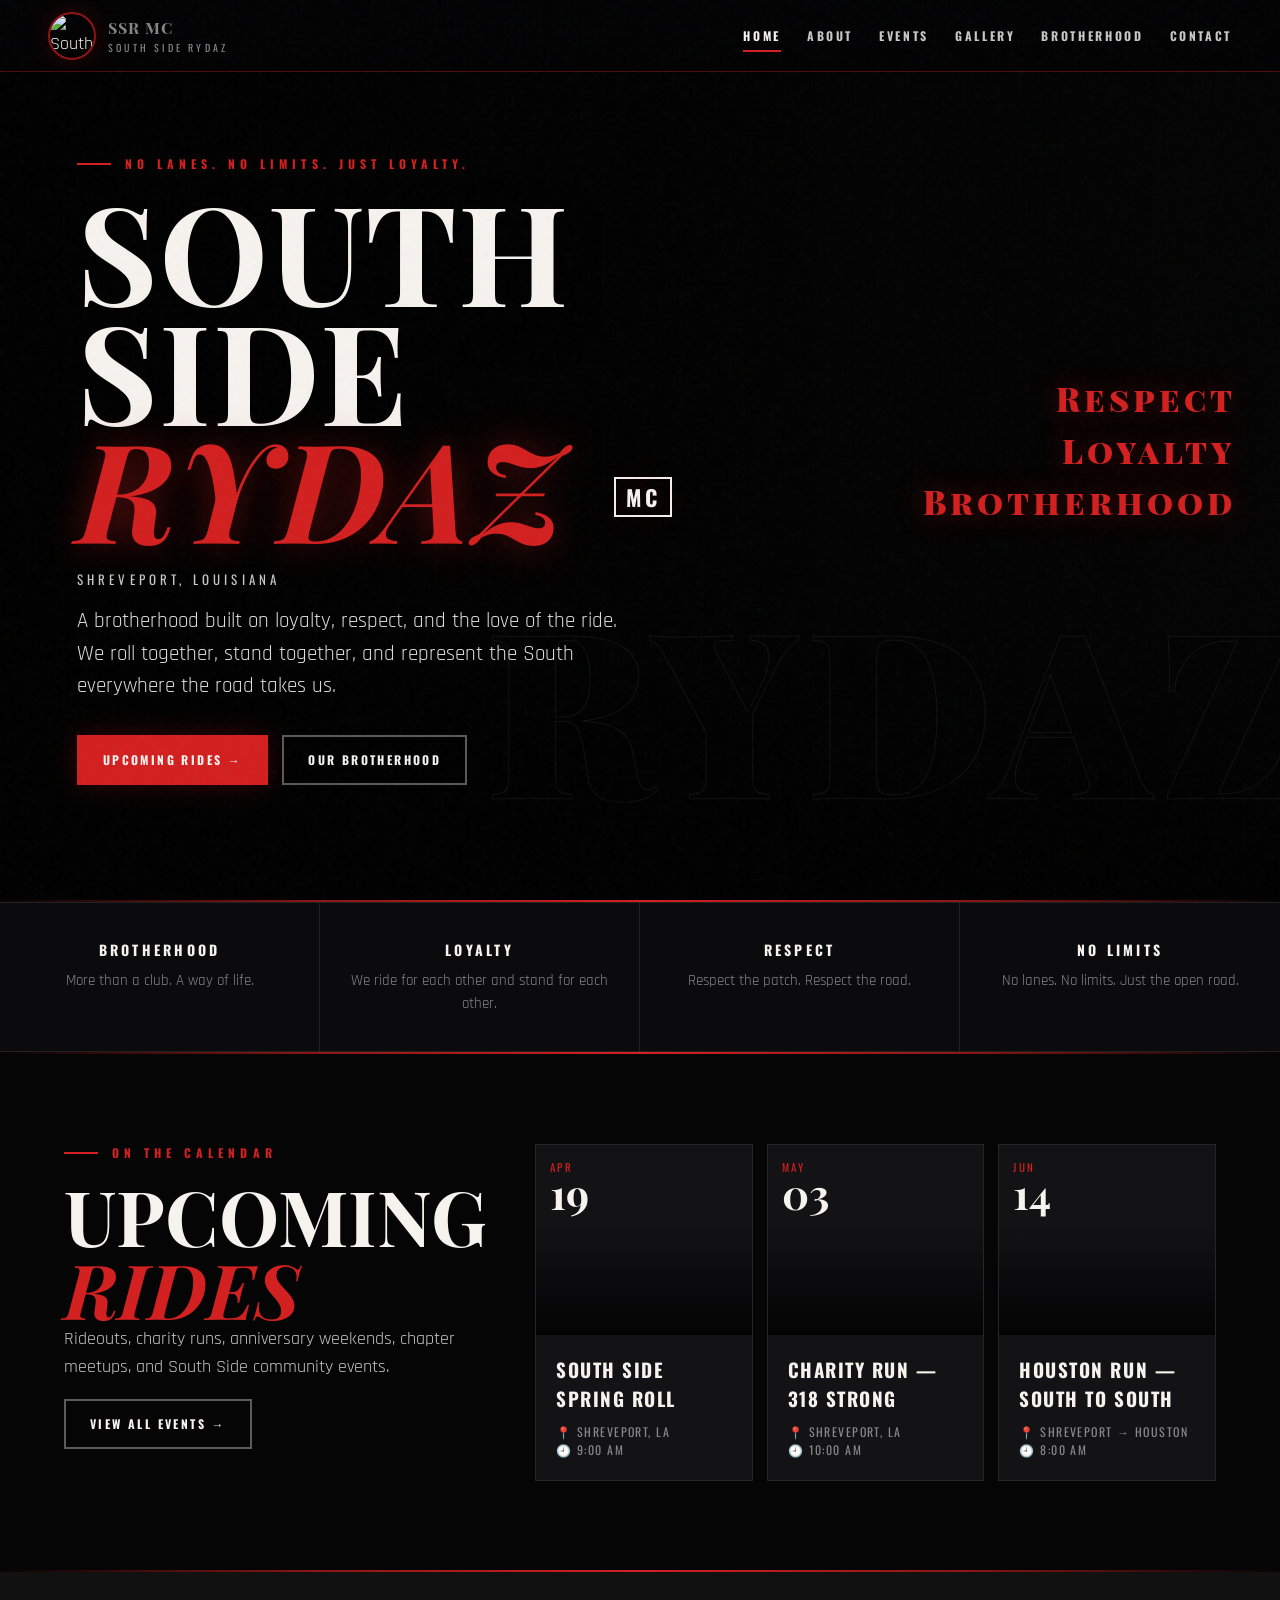
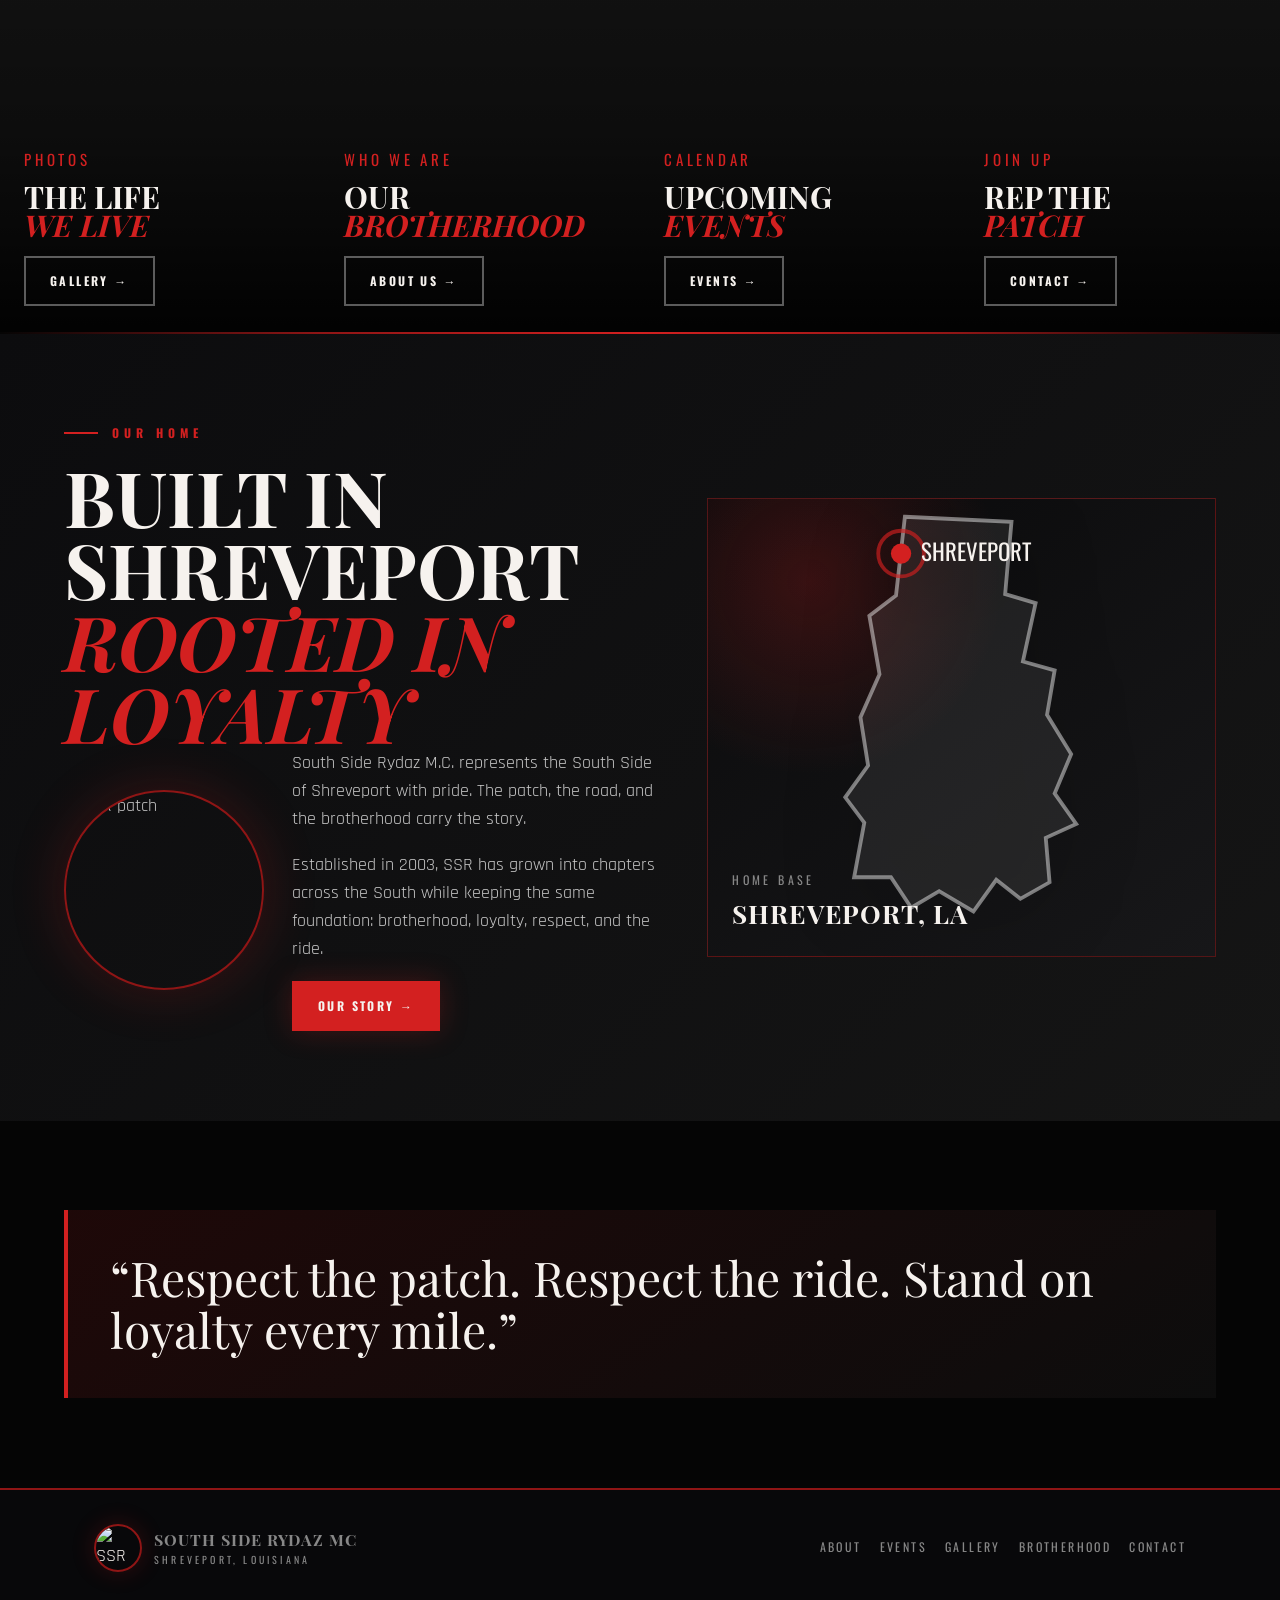
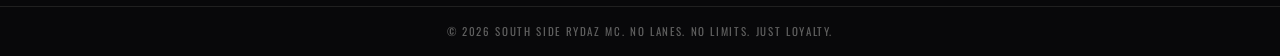
==== index.html @ da27af9d "Add files via upload" ====
<!DOCTYPE html><html lang="en"><head><meta charset="UTF-8"><meta name="viewport" content="width=device-width, initial-scale=1.0"><title>South Side Rydaz MC — Shreveport, Louisiana</title><meta name="description" content="South Side Rydaz MC — Shreveport, Louisiana motorcycle brotherhood built on loyalty, respect, and the love of the ride."><link rel="stylesheet" href="style.css"></head><body>
<nav class="site-nav"><a class="brand" href="index.html"><img src="images/patch.jpeg" alt="South Side Rydaz patch"><span><b>SSR MC</b><span>South Side Rydaz</span></span></a><button class="menu-toggle">MENU</button><ul class="nav-links"><li><a class="active" href="index.html">Home</a></li><li><a href="about.html">About</a></li><li><a href="events.html">Events</a></li><li><a href="gallery.html">Gallery</a></li><li><a href="brotherhood.html">Brotherhood</a></li><li><a href="contact.html">Contact</a></li></ul></nav>
<header class="hero"><div class="hero-content"><p class="eyebrow">No Lanes. No Limits. Just Loyalty.</p><h1>South Side <em>Rydaz <span class="mc-badge">MC</span></em></h1><p class="location">Shreveport, Louisiana</p><p class="lead">A brotherhood built on loyalty, respect, and the love of the ride. We roll together, stand together, and represent the South everywhere the road takes us.</p><div class="btn-row"><a class="btn red" href="events.html">Upcoming Rides →</a><a class="btn" href="brotherhood.html">Our Brotherhood</a></div></div><div class="vertical-words"><span>Respect</span><span>Loyalty</span><span>Brotherhood</span></div></header>
<div class="divider"></div>
<section class="values"><div class="value"><strong>Brotherhood</strong><p>More than a club. A way of life.</p></div><div class="value"><strong>Loyalty</strong><p>We ride for each other and stand for each other.</p></div><div class="value"><strong>Respect</strong><p>Respect the patch. Respect the road.</p></div><div class="value"><strong>No Limits</strong><p>No lanes. No limits. Just the open road.</p></div></section>
<div class="divider"></div>
<section class="section"><div class="section-inner split"><div><p class="eyebrow">On the Calendar</p><h2>Upcoming<br><em>Rides</em></h2><p>Rideouts, charity runs, anniversary weekends, chapter meetups, and South Side community events.</p><a class="btn" href="events.html">View All Events →</a></div><div class="cards"><a class="card" href="events.html"><div class="card-img" style="background-image:url('images/event-1.jpg')"><div class="date"><span>Apr</span><b>19</b></div></div><div class="card-body"><h3>South Side Spring Roll</h3><div class="meta">📍 Shreveport, LA<br>🕘 9:00 AM</div></div></a><a class="card" href="events.html"><div class="card-img" style="background-image:url('images/event-2.jpg')"><div class="date"><span>May</span><b>03</b></div></div><div class="card-body"><h3>Charity Run — 318 Strong</h3><div class="meta">📍 Shreveport, LA<br>🕘 10:00 AM</div></div></a><a class="card" href="events.html"><div class="card-img" style="background-image:url('images/event-3.jpg')"><div class="date"><span>Jun</span><b>14</b></div></div><div class="card-body"><h3>Houston Run — South to South</h3><div class="meta">📍 Shreveport → Houston<br>🕘 8:00 AM</div></div></a></div></div></section>
<div class="divider"></div>
<section class="panel-grid"><a class="panel" href="gallery.html" style="--img:url('images/panel-gallery.jpg')"><div class="panel-content"><small>Photos</small><h3>The Life <em>We Live</em></h3><span class="btn">Gallery →</span></div></a><a class="panel" href="about.html" style="--img:url('images/panel-brotherhood.jpg')"><div class="panel-content"><small>Who We Are</small><h3>Our <em>Brotherhood</em></h3><span class="btn">About Us →</span></div></a><a class="panel" href="events.html" style="--img:url('images/panel-events.jpg')"><div class="panel-content"><small>Calendar</small><h3>Upcoming <em>Events</em></h3><span class="btn">Events →</span></div></a><a class="panel" href="contact.html" style="--img:url('images/panel-merch.jpg')"><div class="panel-content"><small>Join Up</small><h3>Rep The <em>Patch</em></h3><span class="btn">Contact →</span></div></a></section>
<div class="divider"></div>
<section class="section alt"><div class="section-inner map-wrap"><div><p class="eyebrow">Our Home</p><h2>Built in Shreveport<br><em>Rooted in Loyalty</em></h2><div class="patch-feature"><img src="images/patch.jpeg" alt="SSR patch"><div><p>South Side Rydaz M.C. represents the South Side of Shreveport with pride. The patch, the road, and the brotherhood carry the story.</p><p>Established in 2003, SSR has grown into chapters across the South while keeping the same foundation: brotherhood, loyalty, respect, and the ride.</p><a class="btn red" href="about.html">Our Story →</a></div></div></div><div class="la-card" aria-label="Louisiana map with Shreveport marker"><svg viewBox="0 0 260 360" role="img"><path d="M85 14 L169 18 L164 75 L188 82 L178 128 L203 135 L197 170 L216 201 L203 232 L220 256 L196 267 L199 302 L176 315 L157 300 L139 325 L112 309 L90 322 L74 298 L45 298 L53 255 L38 235 L56 210 L50 172 L65 138 L57 92 L78 76 Z" fill="rgba(255,255,255,.08)" stroke="rgba(255,255,255,.45)" stroke-width="3"/><circle class="map-dot" cx="82" cy="43" r="8" fill="#d32020"/><circle cx="82" cy="43" r="18" fill="none" stroke="#d32020" stroke-width="3" opacity=".65"/><text x="98" y="49" fill="#f6f2ee" font-size="18" font-family="Oswald">SHREVEPORT</text></svg><div class="map-caption">Home Base <b>Shreveport, LA</b></div></div></div></section>
<section class="section"><div class="section-inner"><div class="quote">“Respect the patch. Respect the ride. Stand on loyalty every mile.”</div></div></section>
<footer><div class="footer-top"><a class="brand" href="index.html"><img src="images/patch.jpeg" alt="SSR patch"><span><b>South Side Rydaz MC</b><span>Shreveport, Louisiana</span></span></a><div class="footer-links"><a href="about.html">About</a><a href="events.html">Events</a><a href="gallery.html">Gallery</a><a href="brotherhood.html">Brotherhood</a><a href="contact.html">Contact</a></div></div><div class="footer-bottom">© 2026 South Side Rydaz MC. No Lanes. No Limits. Just Loyalty.</div></footer><script src="app.js"></script></body></html>
---- style.css ----
@import url('https://fonts.googleapis.com/css2?family=Oswald:wght@300;400;600;700&family=Playfair+Display:ital,wght@0,800;1,900&family=Playfair+Display+SC:wght@700;900&family=Rajdhani:wght@400;500;600;700&display=swap');
:root{--black:#050505;--dark:#0b0b0d;--panel:#131316;--panel2:#1d1d21;--red:#d32020;--red2:#8f1515;--white:#f6f2ee;--silver:#c7c7c7;--muted:#878787;--line:rgba(211,32,32,.35);--glass:rgba(10,10,12,.72)}
*{box-sizing:border-box}html{scroll-behavior:smooth}body{margin:0;background:var(--black);color:var(--silver);font-family:Rajdhani,system-ui,sans-serif;font-size:18px;line-height:1.55;overflow-x:hidden}body:before{content:"";position:fixed;inset:0;pointer-events:none;z-index:999;background-image:url("data:image/svg+xml,%3Csvg viewBox='0 0 160 160' xmlns='http://www.w3.org/2000/svg'%3E%3Cfilter id='n'%3E%3CfeTurbulence baseFrequency='.8' numOctaves='3' stitchTiles='stitch'/%3E%3C/filter%3E%3Crect width='100%25' height='100%25' filter='url(%23n)' opacity='.035'/%3E%3C/svg%3E")}.site-nav{position:fixed;top:0;left:0;right:0;height:72px;z-index:50;display:flex;align-items:center;justify-content:space-between;padding:0 clamp(18px,4vw,48px);background:linear-gradient(to bottom,rgba(3,3,4,.94),rgba(3,3,4,.74));backdrop-filter:blur(10px);border-bottom:1px solid var(--line)}.brand{display:flex;align-items:center;gap:12px;text-decoration:none;color:var(--white)}.brand img{width:48px;height:48px;border-radius:50%;object-fit:cover;border:2px solid var(--red2);box-shadow:0 0 24px rgba(211,32,32,.2)}.brand b{font-family:'Playfair Display SC',serif;font-size:16px;letter-spacing:.06em;display:block;line-height:1}.brand span{display:block;font-family:Oswald,sans-serif;font-size:10px;letter-spacing:.32em;text-transform:uppercase;color:var(--muted);margin-top:4px}.nav-links{display:flex;gap:26px;list-style:none;margin:0;padding:0}.nav-links a{font-family:Oswald,sans-serif;font-size:12px;font-weight:700;letter-spacing:.22em;text-transform:uppercase;color:var(--silver);text-decoration:none;position:relative}.nav-links a:after{content:"";position:absolute;left:0;bottom:-8px;width:0;height:2px;background:var(--red);transition:.25s}.nav-links a:hover,.nav-links a.active{color:var(--white)}.nav-links a:hover:after,.nav-links a.active:after{width:100%}.menu-toggle{display:none;color:#fff;background:transparent;border:1px solid rgba(255,255,255,.25);padding:8px 10px;font-family:Oswald;letter-spacing:.18em}.hero{min-height:100svh;position:relative;display:grid;align-items:center;overflow:hidden;padding:110px clamp(22px,6vw,80px) 70px}.hero:before{content:"";position:absolute;inset:0;background:linear-gradient(90deg,rgba(0,0,0,.9) 0%,rgba(0,0,0,.62) 48%,rgba(0,0,0,.22) 100%),linear-gradient(to top,rgba(0,0,0,.88),transparent 34%),url('images/hero-bg.jpg') center/cover no-repeat;transform:scale(1.02)}.hero:after{content:"RYDAZ";position:absolute;right:-2vw;bottom:2vh;font-family:'Playfair Display SC',serif;font-weight:900;font-size:clamp(76px,18vw,260px);letter-spacing:.03em;color:transparent;-webkit-text-stroke:1px rgba(255,255,255,.08);opacity:.8}.hero-content{position:relative;z-index:2;max-width:760px}.eyebrow{font-family:Oswald,sans-serif;font-size:12px;font-weight:700;letter-spacing:.42em;text-transform:uppercase;color:var(--red);display:flex;align-items:center;gap:14px;margin:0 0 18px}.eyebrow:before{content:"";width:34px;height:2px;background:var(--red)}h1,h2,h3,p{margin-top:0}.hero h1{font-family:'Playfair Display SC',serif;text-transform:uppercase;color:var(--white);font-size:clamp(54px,11vw,138px);line-height:.86;letter-spacing:.01em;margin:0 0 22px;text-shadow:0 16px 40px #000}.hero h1 em{display:block;font-family:'Playfair Display',serif;font-style:italic;color:var(--red);text-shadow:0 0 38px rgba(211,32,32,.45)}.mc-badge{font-family:Oswald,sans-serif;font-style:normal;font-size:clamp(15px,2vw,22px);border:2px solid var(--white);padding:2px 10px;margin-left:12px;vertical-align:middle;letter-spacing:.16em;position:relative;top:-12px;color:var(--white)}.location{font-family:Oswald,sans-serif;text-transform:uppercase;letter-spacing:.32em;font-size:13px;color:var(--silver);margin-bottom:16px}.lead{max-width:540px;font-size:21px;color:#ddd;margin-bottom:32px}.btn-row{display:flex;gap:14px;flex-wrap:wrap}.btn{display:inline-flex;align-items:center;gap:8px;padding:14px 24px;border:2px solid rgba(255,255,255,.35);text-decoration:none;text-transform:uppercase;letter-spacing:.2em;font-family:Oswald,sans-serif;font-weight:700;font-size:12px;color:var(--white);transition:.2s}.btn.red{background:var(--red);border-color:var(--red);box-shadow:0 0 28px rgba(211,32,32,.25)}.btn:hover{transform:translateY(-2px);border-color:var(--white)}.btn.red:hover{background:#e23232}.vertical-words{position:absolute;right:44px;top:50%;z-index:2;transform:translateY(-50%);text-align:right}.vertical-words span{display:block;font-family:'Playfair Display SC',serif;color:var(--red);font-size:clamp(18px,2.6vw,34px);font-weight:900;letter-spacing:.12em;line-height:1.55;text-shadow:0 0 30px rgba(211,32,32,.45)}.divider{height:2px;background:linear-gradient(90deg,transparent,var(--red2),var(--red),var(--red2),transparent)}.section{position:relative;padding:clamp(58px,7vw,96px) clamp(22px,5vw,64px);background:var(--black)}.section.alt{background:linear-gradient(135deg,#0c0c0e,#151515)}.section-inner{max-width:1220px;margin:0 auto}.section-head{display:flex;align-items:end;justify-content:space-between;gap:28px;margin-bottom:34px}.section h2{font-family:'Playfair Display SC',serif;color:var(--white);font-size:clamp(34px,6vw,76px);line-height:.95;text-transform:uppercase;margin:0}.section h2 em{font-family:'Playfair Display',serif;font-style:italic;color:var(--red)}.values{display:grid;grid-template-columns:repeat(4,1fr);background:var(--dark);border-top:1px solid #222;border-bottom:1px solid #222}.value{padding:36px 26px;text-align:center;border-right:1px solid #222}.value:last-child{border-right:0}.value strong{display:block;font-family:Oswald,sans-serif;color:var(--white);letter-spacing:.23em;text-transform:uppercase;font-size:14px;margin-bottom:8px}.value p{font-size:15px;color:var(--muted);margin:0}.split{display:grid;grid-template-columns:.76fr 1.24fr;gap:48px;align-items:start}.cards{display:grid;grid-template-columns:repeat(3,1fr);gap:14px}.card{display:block;text-decoration:none;color:inherit;background:var(--panel);overflow:hidden;border:1px solid rgba(255,255,255,.08);transition:.25s}.card:hover{transform:translateY(-5px);border-color:var(--line)}.card-img{height:190px;background:center/cover no-repeat;position:relative}.card-img:after{content:"";position:absolute;inset:0;background:linear-gradient(to top,rgba(0,0,0,.82),transparent 60%)}.date{position:absolute;z-index:2;left:14px;top:14px;font-family:Oswald,sans-serif;text-transform:uppercase}.date span{display:block;color:var(--red);letter-spacing:.22em;font-size:11px}.date b{display:block;color:var(--white);font-family:'Playfair Display SC',serif;font-size:42px;line-height:.85}.card-body{padding:20px}.card h3{font-family:Oswald,sans-serif;color:var(--white);text-transform:uppercase;letter-spacing:.08em;font-size:19px;margin-bottom:9px}.meta{font-family:Oswald,sans-serif;font-size:12px;letter-spacing:.12em;text-transform:uppercase;color:var(--muted)}.panel-grid{display:grid;grid-template-columns:repeat(4,1fr);min-height:360px}.panel{position:relative;min-height:360px;overflow:hidden;text-decoration:none;color:inherit;background:#111}.panel:before{content:"";position:absolute;inset:0;background:var(--img) center/cover no-repeat;transition:.5s}.panel:after{content:"";position:absolute;inset:0;background:linear-gradient(to top,rgba(0,0,0,.9),rgba(0,0,0,.25) 55%,transparent)}.panel:hover:before{transform:scale(1.08)}.panel-content{position:absolute;z-index:2;left:24px;right:20px;bottom:26px}.panel small{font-family:Oswald;color:var(--red);letter-spacing:.25em;text-transform:uppercase}.panel h3{font-family:'Playfair Display SC';font-size:30px;line-height:.95;color:var(--white);text-transform:uppercase;margin:8px 0 16px}.panel h3 em{display:block;font-family:'Playfair Display';font-style:italic;color:var(--red)}.map-wrap{display:grid;grid-template-columns:1.05fr .9fr;gap:50px;align-items:center}.patch-feature{display:grid;grid-template-columns:200px 1fr;gap:28px;align-items:center}.patch-feature img{width:200px;height:200px;object-fit:cover;border-radius:50%;border:2px solid var(--red2);box-shadow:0 0 54px rgba(211,32,32,.22)}.la-card{position:relative;min-height:360px;border:1px solid var(--line);background:radial-gradient(circle at 20% 18%,rgba(211,32,32,.22),transparent 35%),linear-gradient(145deg,#0b0b0c,#171719);display:grid;place-items:center;overflow:hidden}.la-card svg{width:min(72%,330px);filter:drop-shadow(0 18px 34px #000)}.map-dot{animation:pulse 1.8s infinite}@keyframes pulse{0%,100%{opacity:1}50%{opacity:.45}}.map-caption{position:absolute;left:24px;bottom:22px;font-family:Oswald;text-transform:uppercase;letter-spacing:.28em;color:var(--muted);font-size:12px}.map-caption b{display:block;color:var(--white);font-family:'Playfair Display SC';font-size:26px;letter-spacing:.04em;margin-top:4px}.quote{padding:42px;background:linear-gradient(145deg,rgba(211,32,32,.12),rgba(255,255,255,.03));border-left:4px solid var(--red);font-family:'Playfair Display';font-size:clamp(28px,4vw,48px);line-height:1.08;color:var(--white)}.gallery-strip{display:grid;grid-template-columns:1.25fr .9fr .9fr;gap:14px}.gallery-strip div{min-height:260px;background:center/cover no-repeat;border:1px solid rgba(255,255,255,.08)}footer{background:#08080a;border-top:2px solid var(--red2)}.footer-top{max-width:1220px;margin:0 auto;padding:34px clamp(22px,5vw,64px);display:flex;align-items:center;justify-content:space-between;gap:24px}.footer-links{display:flex;gap:18px;flex-wrap:wrap}.footer-links a{font-family:Oswald;font-size:12px;text-transform:uppercase;letter-spacing:.2em;color:var(--muted);text-decoration:none}.footer-bottom{border-top:1px solid #202020;padding:16px 22px;text-align:center;color:#606060;font-family:Oswald;font-size:11px;letter-spacing:.15em;text-transform:uppercase}.page-hero{padding:130px clamp(22px,5vw,64px) 70px;background:linear-gradient(90deg,rgba(0,0,0,.9),rgba(0,0,0,.55)),url('images/hero-bg.jpg') center/cover no-repeat;border-bottom:1px solid var(--line)}.page-hero .section-inner{position:relative}.page-hero h1{font-family:'Playfair Display SC';font-size:clamp(46px,8vw,100px);line-height:.9;color:var(--white);text-transform:uppercase;margin:0}.page-hero h1 em{font-family:'Playfair Display';font-style:italic;color:var(--red)}.simple-grid{display:grid;grid-template-columns:repeat(3,1fr);gap:18px}.info-box{background:var(--panel);border:1px solid rgba(255,255,255,.08);padding:26px}.info-box h3{font-family:Oswald;color:var(--white);text-transform:uppercase;letter-spacing:.14em}.contact-card{max-width:720px;background:var(--panel);border:1px solid var(--line);padding:32px}.contact-card input,.contact-card textarea{width:100%;background:#09090a;border:1px solid #2b2b2b;color:#fff;padding:14px;margin-bottom:12px;font:inherit}.contact-card textarea{min-height:140px}.contact-card button{cursor:pointer}@media (max-width:980px){.nav-links{display:none;position:absolute;top:72px;left:0;right:0;background:#08080a;border-bottom:1px solid var(--line);padding:18px 24px;flex-direction:column}.nav-links.open{display:flex}.menu-toggle{display:block}.vertical-words{display:none}.values{grid-template-columns:repeat(2,1fr)}.value:nth-child(2){border-right:0}.split,.map-wrap,.patch-feature{grid-template-columns:1fr}.cards,.simple-grid{grid-template-columns:1fr}.panel-grid{grid-template-columns:repeat(2,1fr)}.section-head{display:block}.section-head .btn{margin-top:20px}.gallery-strip{grid-template-columns:1fr}.footer-top{flex-direction:column;text-align:center}.footer-links{justify-content:center}}@media (max-width:620px){body{font-size:17px}.site-nav{height:66px}.brand img{width:42px;height:42px}.brand span{display:none}.hero{padding-top:96px;min-height:92svh}.hero:before{background:linear-gradient(to bottom,rgba(0,0,0,.54),rgba(0,0,0,.92) 58%,rgba(0,0,0,.98)),url('images/hero-bg.jpg') center top/cover no-repeat}.hero h1{font-size:clamp(48px,17vw,78px)}.mc-badge{top:-7px;font-size:13px}.lead{font-size:18px}.btn{width:100%;justify-content:center}.values{grid-template-columns:1fr}.value{border-right:0;border-bottom:1px solid #222}.panel-grid{grid-template-columns:1fr}.panel{min-height:285px}.patch-feature img{width:170px;height:170px;margin:auto}.footer-links{gap:12px}.nav-links{top:66px}.gallery-strip div{min-height:220px}}
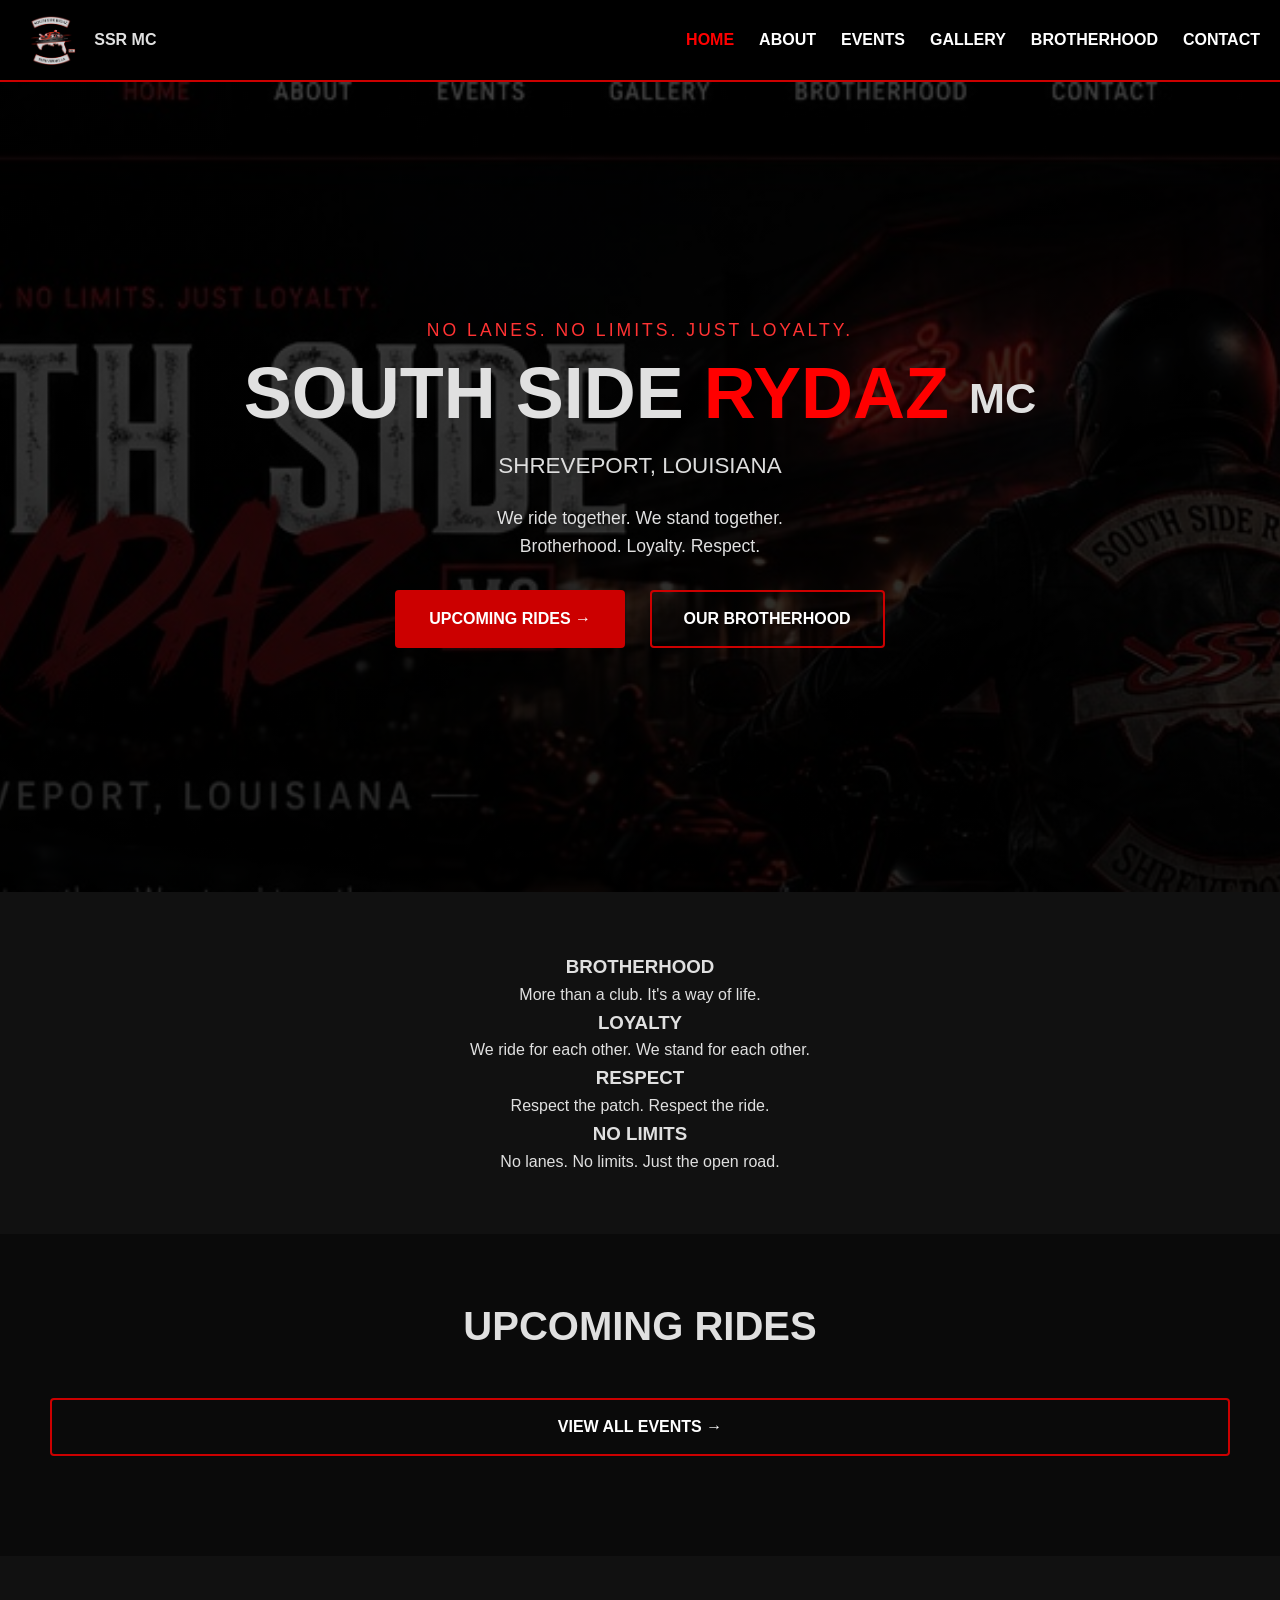
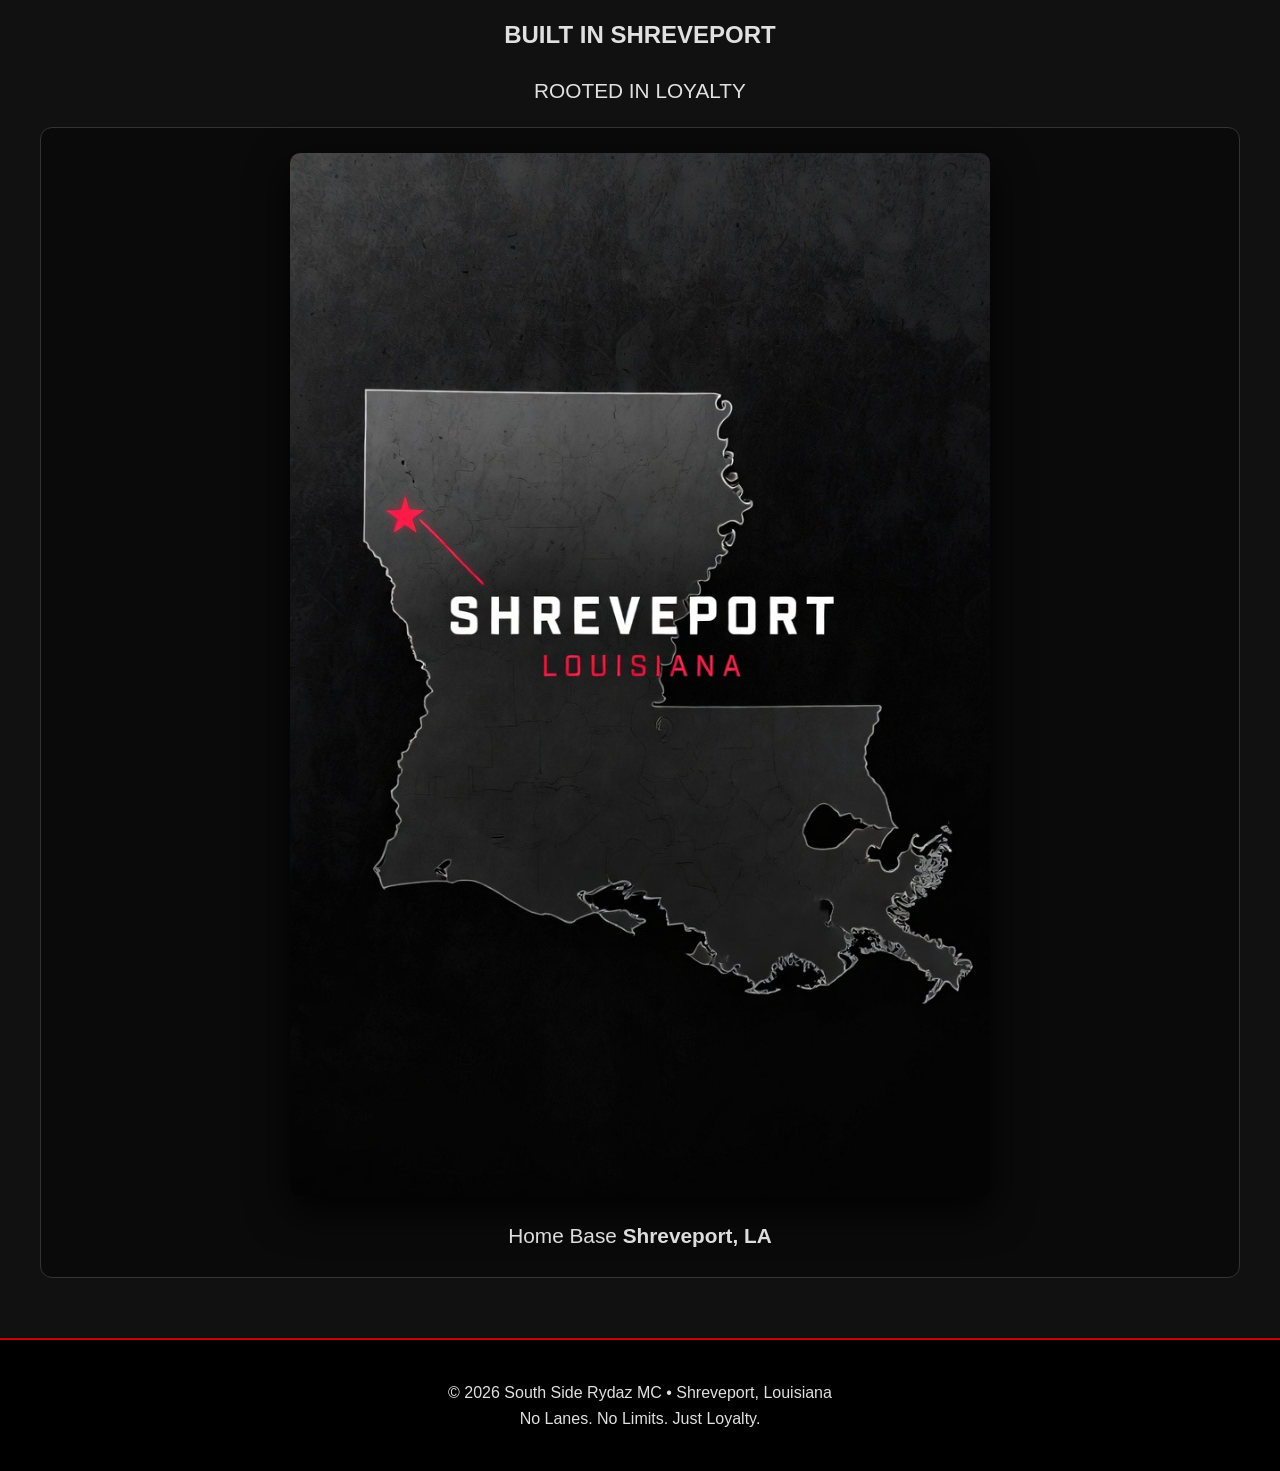
==== commit b28bd779: "Revise index.html structure and content Updated the structure and content of the index.html file, in" ====
--- a/index.html
+++ b/index.html
@@ -1,13 +1,95 @@
-<!DOCTYPE html><html lang="en"><head><meta charset="UTF-8"><meta name="viewport" content="width=device-width, initial-scale=1.0"><title>South Side Rydaz MC — Shreveport, Louisiana</title><meta name="description" content="South Side Rydaz MC — Shreveport, Louisiana motorcycle brotherhood built on loyalty, respect, and the love of the ride."><link rel="stylesheet" href="style.css"></head><body>
-<nav class="site-nav"><a class="brand" href="index.html"><img src="images/patch.jpeg" alt="South Side Rydaz patch"><span><b>SSR MC</b><span>South Side Rydaz</span></span></a><button class="menu-toggle">MENU</button><ul class="nav-links"><li><a class="active" href="index.html">Home</a></li><li><a href="about.html">About</a></li><li><a href="events.html">Events</a></li><li><a href="gallery.html">Gallery</a></li><li><a href="brotherhood.html">Brotherhood</a></li><li><a href="contact.html">Contact</a></li></ul></nav>
-<header class="hero"><div class="hero-content"><p class="eyebrow">No Lanes. No Limits. Just Loyalty.</p><h1>South Side <em>Rydaz <span class="mc-badge">MC</span></em></h1><p class="location">Shreveport, Louisiana</p><p class="lead">A brotherhood built on loyalty, respect, and the love of the ride. We roll together, stand together, and represent the South everywhere the road takes us.</p><div class="btn-row"><a class="btn red" href="events.html">Upcoming Rides →</a><a class="btn" href="brotherhood.html">Our Brotherhood</a></div></div><div class="vertical-words"><span>Respect</span><span>Loyalty</span><span>Brotherhood</span></div></header>
-<div class="divider"></div>
-<section class="values"><div class="value"><strong>Brotherhood</strong><p>More than a club. A way of life.</p></div><div class="value"><strong>Loyalty</strong><p>We ride for each other and stand for each other.</p></div><div class="value"><strong>Respect</strong><p>Respect the patch. Respect the road.</p></div><div class="value"><strong>No Limits</strong><p>No lanes. No limits. Just the open road.</p></div></section>
-<div class="divider"></div>
-<section class="section"><div class="section-inner split"><div><p class="eyebrow">On the Calendar</p><h2>Upcoming<br><em>Rides</em></h2><p>Rideouts, charity runs, anniversary weekends, chapter meetups, and South Side community events.</p><a class="btn" href="events.html">View All Events →</a></div><div class="cards"><a class="card" href="events.html"><div class="card-img" style="background-image:url('images/event-1.jpg')"><div class="date"><span>Apr</span><b>19</b></div></div><div class="card-body"><h3>South Side Spring Roll</h3><div class="meta">📍 Shreveport, LA<br>🕘 9:00 AM</div></div></a><a class="card" href="events.html"><div class="card-img" style="background-image:url('images/event-2.jpg')"><div class="date"><span>May</span><b>03</b></div></div><div class="card-body"><h3>Charity Run — 318 Strong</h3><div class="meta">📍 Shreveport, LA<br>🕘 10:00 AM</div></div></a><a class="card" href="events.html"><div class="card-img" style="background-image:url('images/event-3.jpg')"><div class="date"><span>Jun</span><b>14</b></div></div><div class="card-body"><h3>Houston Run — South to South</h3><div class="meta">📍 Shreveport → Houston<br>🕘 8:00 AM</div></div></a></div></div></section>
-<div class="divider"></div>
-<section class="panel-grid"><a class="panel" href="gallery.html" style="--img:url('images/panel-gallery.jpg')"><div class="panel-content"><small>Photos</small><h3>The Life <em>We Live</em></h3><span class="btn">Gallery →</span></div></a><a class="panel" href="about.html" style="--img:url('images/panel-brotherhood.jpg')"><div class="panel-content"><small>Who We Are</small><h3>Our <em>Brotherhood</em></h3><span class="btn">About Us →</span></div></a><a class="panel" href="events.html" style="--img:url('images/panel-events.jpg')"><div class="panel-content"><small>Calendar</small><h3>Upcoming <em>Events</em></h3><span class="btn">Events →</span></div></a><a class="panel" href="contact.html" style="--img:url('images/panel-merch.jpg')"><div class="panel-content"><small>Join Up</small><h3>Rep The <em>Patch</em></h3><span class="btn">Contact →</span></div></a></section>
-<div class="divider"></div>
-<section class="section alt"><div class="section-inner map-wrap"><div><p class="eyebrow">Our Home</p><h2>Built in Shreveport<br><em>Rooted in Loyalty</em></h2><div class="patch-feature"><img src="images/patch.jpeg" alt="SSR patch"><div><p>South Side Rydaz M.C. represents the South Side of Shreveport with pride. The patch, the road, and the brotherhood carry the story.</p><p>Established in 2003, SSR has grown into chapters across the South while keeping the same foundation: brotherhood, loyalty, respect, and the ride.</p><a class="btn red" href="about.html">Our Story →</a></div></div></div><div class="la-card" aria-label="Louisiana map with Shreveport marker"><svg viewBox="0 0 260 360" role="img"><path d="M85 14 L169 18 L164 75 L188 82 L178 128 L203 135 L197 170 L216 201 L203 232 L220 256 L196 267 L199 302 L176 315 L157 300 L139 325 L112 309 L90 322 L74 298 L45 298 L53 255 L38 235 L56 210 L50 172 L65 138 L57 92 L78 76 Z" fill="rgba(255,255,255,.08)" stroke="rgba(255,255,255,.45)" stroke-width="3"/><circle class="map-dot" cx="82" cy="43" r="8" fill="#d32020"/><circle cx="82" cy="43" r="18" fill="none" stroke="#d32020" stroke-width="3" opacity=".65"/><text x="98" y="49" fill="#f6f2ee" font-size="18" font-family="Oswald">SHREVEPORT</text></svg><div class="map-caption">Home Base <b>Shreveport, LA</b></div></div></div></section>
-<section class="section"><div class="section-inner"><div class="quote">“Respect the patch. Respect the ride. Stand on loyalty every mile.”</div></div></section>
-<footer><div class="footer-top"><a class="brand" href="index.html"><img src="images/patch.jpeg" alt="SSR patch"><span><b>South Side Rydaz MC</b><span>Shreveport, Louisiana</span></span></a><div class="footer-links"><a href="about.html">About</a><a href="events.html">Events</a><a href="gallery.html">Gallery</a><a href="brotherhood.html">Brotherhood</a><a href="contact.html">Contact</a></div></div><div class="footer-bottom">© 2026 South Side Rydaz MC. No Lanes. No Limits. Just Loyalty.</div></footer><script src="app.js"></script></body></html>
+<!DOCTYPE html>
+<html lang="en">
+<head>
+    <meta charset="UTF-8">
+    <meta name="viewport" content="width=device-width, initial-scale=1.0">
+    <title>South Side Rydaz MC | Shreveport, LA</title>
+    <meta name="description" content="South Side Rydaz MC - No Lanes. No Limits. Just Loyalty. Shreveport, Louisiana Motorcycle Club.">
+    <link rel="stylesheet" href="style.css">
+</head>
+<body>
+
+    <!-- NAV -->
+    <nav class="site-nav">
+        <a class="brand" href="index.html">
+            <img src="patch.jpeg" alt="South Side Rydaz MC">
+            <span>SSR MC</span>
+        </a>
+        <ul class="nav-links">
+            <li><a class="active" href="index.html">HOME</a></li>
+            <li><a href="about.html">ABOUT</a></li>
+            <li><a href="events.html">EVENTS</a></li>
+            <li><a href="gallery.html">GALLERY</a></li>
+            <li><a href="brotherhood.html">BROTHERHOOD</a></li>
+            <li><a href="contact.html">CONTACT</a></li>
+        </ul>
+    </nav>
+
+    <!-- HERO -->
+    <header class="hero">
+        <div class="hero-content">
+            <p class="eyebrow">NO LANES. NO LIMITS. JUST LOYALTY.</p>
+            <h1>SOUTH SIDE <span style="color:#ff0000;">RYDAZ</span> <span style="font-size:0.6em; vertical-align:middle;">MC</span></h1>
+            <p class="location">SHREVEPORT, LOUISIANA</p>
+            <p style="max-width:700px; margin:20px auto; font-size:1.1rem;">
+                We ride together. We stand together.<br>
+                Brotherhood. Loyalty. Respect.
+            </p>
+            <div>
+                <a href="events.html" class="btn red">UPCOMING RIDES →</a>
+                <a href="brotherhood.html" class="btn">OUR BROTHERHOOD</a>
+            </div>
+        </div>
+    </header>
+
+    <!-- VALUES -->
+    <section class="values">
+        <div class="section-inner">
+            <div class="value">
+                <h3>BROTHERHOOD</h3>
+                <p>More than a club. It's a way of life.</p>
+            </div>
+            <div class="value">
+                <h3>LOYALTY</h3>
+                <p>We ride for each other. We stand for each other.</p>
+            </div>
+            <div class="value">
+                <h3>RESPECT</h3>
+                <p>Respect the patch. Respect the ride.</p>
+            </div>
+            <div class="value">
+                <h3>NO LIMITS</h3>
+                <p>No lanes. No limits. Just the open road.</p>
+            </div>
+        </div>
+    </section>
+
+    <!-- UPCOMING RIDES -->
+    <section class="section">
+        <div class="section-inner">
+            <h2 style="text-align:center; margin-bottom:40px; font-size:2.5rem;">UPCOMING RIDES</h2>
+            <a href="events.html" class="btn" style="display:block; text-align:center; margin-bottom:40px;">VIEW ALL EVENTS →</a>
+        </div>
+    </section>
+
+    <!-- HOME BASE -->
+    <section class="section" style="background:#111;">
+        <div class="section-inner" style="text-align:center;">
+            <h2>BUILT IN SHREVEPORT</h2>
+            <p style="font-size:1.3rem; margin:20px 0;">ROOTED IN LOYALTY</p>
+            
+            <div class="la-card">
+                <img src="IMG_7775.jpeg" alt="Shreveport Louisiana Map">
+                <div class="map-caption">Home Base <b>Shreveport, LA</b></div>
+            </div>
+        </div>
+    </section>
+
+    <footer style="background:#000; padding:40px 20px; text-align:center;">
+        <p>&copy; 2026 South Side Rydaz MC • Shreveport, Louisiana</p>
+        <p>No Lanes. No Limits. Just Loyalty.</p>
+    </footer>
+
+    <script src="app.js"></script>
+</body>
+</html>
--- a/style.css
+++ b/style.css
@@ -1,3 +1,187 @@
-@import url('https://fonts.googleapis.com/css2?family=Oswald:wght@300;400;600;700&family=Playfair+Display:ital,wght@0,800;1,900&family=Playfair+Display+SC:wght@700;900&family=Rajdhani:wght@400;500;600;700&display=swap');
-:root{--black:#050505;--dark:#0b0b0d;--panel:#131316;--panel2:#1d1d21;--red:#d32020;--red2:#8f1515;--white:#f6f2ee;--silver:#c7c7c7;--muted:#878787;--line:rgba(211,32,32,.35);--glass:rgba(10,10,12,.72)}
-*{box-sizing:border-box}html{scroll-behavior:smooth}body{margin:0;background:var(--black);color:var(--silver);font-family:Rajdhani,system-ui,sans-serif;font-size:18px;line-height:1.55;overflow-x:hidden}body:before{content:"";position:fixed;inset:0;pointer-events:none;z-index:999;background-image:url("data:image/svg+xml,%3Csvg viewBox='0 0 160 160' xmlns='http://www.w3.org/2000/svg'%3E%3Cfilter id='n'%3E%3CfeTurbulence baseFrequency='.8' numOctaves='3' stitchTiles='stitch'/%3E%3C/filter%3E%3Crect width='100%25' height='100%25' filter='url(%23n)' opacity='.035'/%3E%3C/svg%3E")}.site-nav{position:fixed;top:0;left:0;right:0;height:72px;z-index:50;display:flex;align-items:center;justify-content:space-between;padding:0 clamp(18px,4vw,48px);background:linear-gradient(to bottom,rgba(3,3,4,.94),rgba(3,3,4,.74));backdrop-filter:blur(10px);border-bottom:1px solid var(--line)}.brand{display:flex;align-items:center;gap:12px;text-decoration:none;color:var(--white)}.brand img{width:48px;height:48px;border-radius:50%;object-fit:cover;border:2px solid var(--red2);box-shadow:0 0 24px rgba(211,32,32,.2)}.brand b{font-family:'Playfair Display SC',serif;font-size:16px;letter-spacing:.06em;display:block;line-height:1}.brand span{display:block;font-family:Oswald,sans-serif;font-size:10px;letter-spacing:.32em;text-transform:uppercase;color:var(--muted);margin-top:4px}.nav-links{display:flex;gap:26px;list-style:none;margin:0;padding:0}.nav-links a{font-family:Oswald,sans-serif;font-size:12px;font-weight:700;letter-spacing:.22em;text-transform:uppercase;color:var(--silver);text-decoration:none;position:relative}.nav-links a:after{content:"";position:absolute;left:0;bottom:-8px;width:0;height:2px;background:var(--red);transition:.25s}.nav-links a:hover,.nav-links a.active{color:var(--white)}.nav-links a:hover:after,.nav-links a.active:after{width:100%}.menu-toggle{display:none;color:#fff;background:transparent;border:1px solid rgba(255,255,255,.25);padding:8px 10px;font-family:Oswald;letter-spacing:.18em}.hero{min-height:100svh;position:relative;display:grid;align-items:center;overflow:hidden;padding:110px clamp(22px,6vw,80px) 70px}.hero:before{content:"";position:absolute;inset:0;background:linear-gradient(90deg,rgba(0,0,0,.9) 0%,rgba(0,0,0,.62) 48%,rgba(0,0,0,.22) 100%),linear-gradient(to top,rgba(0,0,0,.88),transparent 34%),url('images/hero-bg.jpg') center/cover no-repeat;transform:scale(1.02)}.hero:after{content:"RYDAZ";position:absolute;right:-2vw;bottom:2vh;font-family:'Playfair Display SC',serif;font-weight:900;font-size:clamp(76px,18vw,260px);letter-spacing:.03em;color:transparent;-webkit-text-stroke:1px rgba(255,255,255,.08);opacity:.8}.hero-content{position:relative;z-index:2;max-width:760px}.eyebrow{font-family:Oswald,sans-serif;font-size:12px;font-weight:700;letter-spacing:.42em;text-transform:uppercase;color:var(--red);display:flex;align-items:center;gap:14px;margin:0 0 18px}.eyebrow:before{content:"";width:34px;height:2px;background:var(--red)}h1,h2,h3,p{margin-top:0}.hero h1{font-family:'Playfair Display SC',serif;text-transform:uppercase;color:var(--white);font-size:clamp(54px,11vw,138px);line-height:.86;letter-spacing:.01em;margin:0 0 22px;text-shadow:0 16px 40px #000}.hero h1 em{display:block;font-family:'Playfair Display',serif;font-style:italic;color:var(--red);text-shadow:0 0 38px rgba(211,32,32,.45)}.mc-badge{font-family:Oswald,sans-serif;font-style:normal;font-size:clamp(15px,2vw,22px);border:2px solid var(--white);padding:2px 10px;margin-left:12px;vertical-align:middle;letter-spacing:.16em;position:relative;top:-12px;color:var(--white)}.location{font-family:Oswald,sans-serif;text-transform:uppercase;letter-spacing:.32em;font-size:13px;color:var(--silver);margin-bottom:16px}.lead{max-width:540px;font-size:21px;color:#ddd;margin-bottom:32px}.btn-row{display:flex;gap:14px;flex-wrap:wrap}.btn{display:inline-flex;align-items:center;gap:8px;padding:14px 24px;border:2px solid rgba(255,255,255,.35);text-decoration:none;text-transform:uppercase;letter-spacing:.2em;font-family:Oswald,sans-serif;font-weight:700;font-size:12px;color:var(--white);transition:.2s}.btn.red{background:var(--red);border-color:var(--red);box-shadow:0 0 28px rgba(211,32,32,.25)}.btn:hover{transform:translateY(-2px);border-color:var(--white)}.btn.red:hover{background:#e23232}.vertical-words{position:absolute;right:44px;top:50%;z-index:2;transform:translateY(-50%);text-align:right}.vertical-words span{display:block;font-family:'Playfair Display SC',serif;color:var(--red);font-size:clamp(18px,2.6vw,34px);font-weight:900;letter-spacing:.12em;line-height:1.55;text-shadow:0 0 30px rgba(211,32,32,.45)}.divider{height:2px;background:linear-gradient(90deg,transparent,var(--red2),var(--red),var(--red2),transparent)}.section{position:relative;padding:clamp(58px,7vw,96px) clamp(22px,5vw,64px);background:var(--black)}.section.alt{background:linear-gradient(135deg,#0c0c0e,#151515)}.section-inner{max-width:1220px;margin:0 auto}.section-head{display:flex;align-items:end;justify-content:space-between;gap:28px;margin-bottom:34px}.section h2{font-family:'Playfair Display SC',serif;color:var(--white);font-size:clamp(34px,6vw,76px);line-height:.95;text-transform:uppercase;margin:0}.section h2 em{font-family:'Playfair Display',serif;font-style:italic;color:var(--red)}.values{display:grid;grid-template-columns:repeat(4,1fr);background:var(--dark);border-top:1px solid #222;border-bottom:1px solid #222}.value{padding:36px 26px;text-align:center;border-right:1px solid #222}.value:last-child{border-right:0}.value strong{display:block;font-family:Oswald,sans-serif;color:var(--white);letter-spacing:.23em;text-transform:uppercase;font-size:14px;margin-bottom:8px}.value p{font-size:15px;color:var(--muted);margin:0}.split{display:grid;grid-template-columns:.76fr 1.24fr;gap:48px;align-items:start}.cards{display:grid;grid-template-columns:repeat(3,1fr);gap:14px}.card{display:block;text-decoration:none;color:inherit;background:var(--panel);overflow:hidden;border:1px solid rgba(255,255,255,.08);transition:.25s}.card:hover{transform:translateY(-5px);border-color:var(--line)}.card-img{height:190px;background:center/cover no-repeat;position:relative}.card-img:after{content:"";position:absolute;inset:0;background:linear-gradient(to top,rgba(0,0,0,.82),transparent 60%)}.date{position:absolute;z-index:2;left:14px;top:14px;font-family:Oswald,sans-serif;text-transform:uppercase}.date span{display:block;color:var(--red);letter-spacing:.22em;font-size:11px}.date b{display:block;color:var(--white);font-family:'Playfair Display SC',serif;font-size:42px;line-height:.85}.card-body{padding:20px}.card h3{font-family:Oswald,sans-serif;color:var(--white);text-transform:uppercase;letter-spacing:.08em;font-size:19px;margin-bottom:9px}.meta{font-family:Oswald,sans-serif;font-size:12px;letter-spacing:.12em;text-transform:uppercase;color:var(--muted)}.panel-grid{display:grid;grid-template-columns:repeat(4,1fr);min-height:360px}.panel{position:relative;min-height:360px;overflow:hidden;text-decoration:none;color:inherit;background:#111}.panel:before{content:"";position:absolute;inset:0;background:var(--img) center/cover no-repeat;transition:.5s}.panel:after{content:"";position:absolute;inset:0;background:linear-gradient(to top,rgba(0,0,0,.9),rgba(0,0,0,.25) 55%,transparent)}.panel:hover:before{transform:scale(1.08)}.panel-content{position:absolute;z-index:2;left:24px;right:20px;bottom:26px}.panel small{font-family:Oswald;color:var(--red);letter-spacing:.25em;text-transform:uppercase}.panel h3{font-family:'Playfair Display SC';font-size:30px;line-height:.95;color:var(--white);text-transform:uppercase;margin:8px 0 16px}.panel h3 em{display:block;font-family:'Playfair Display';font-style:italic;color:var(--red)}.map-wrap{display:grid;grid-template-columns:1.05fr .9fr;gap:50px;align-items:center}.patch-feature{display:grid;grid-template-columns:200px 1fr;gap:28px;align-items:center}.patch-feature img{width:200px;height:200px;object-fit:cover;border-radius:50%;border:2px solid var(--red2);box-shadow:0 0 54px rgba(211,32,32,.22)}.la-card{position:relative;min-height:360px;border:1px solid var(--line);background:radial-gradient(circle at 20% 18%,rgba(211,32,32,.22),transparent 35%),linear-gradient(145deg,#0b0b0c,#171719);display:grid;place-items:center;overflow:hidden}.la-card svg{width:min(72%,330px);filter:drop-shadow(0 18px 34px #000)}.map-dot{animation:pulse 1.8s infinite}@keyframes pulse{0%,100%{opacity:1}50%{opacity:.45}}.map-caption{position:absolute;left:24px;bottom:22px;font-family:Oswald;text-transform:uppercase;letter-spacing:.28em;color:var(--muted);font-size:12px}.map-caption b{display:block;color:var(--white);font-family:'Playfair Display SC';font-size:26px;letter-spacing:.04em;margin-top:4px}.quote{padding:42px;background:linear-gradient(145deg,rgba(211,32,32,.12),rgba(255,255,255,.03));border-left:4px solid var(--red);font-family:'Playfair Display';font-size:clamp(28px,4vw,48px);line-height:1.08;color:var(--white)}.gallery-strip{display:grid;grid-template-columns:1.25fr .9fr .9fr;gap:14px}.gallery-strip div{min-height:260px;background:center/cover no-repeat;border:1px solid rgba(255,255,255,.08)}footer{background:#08080a;border-top:2px solid var(--red2)}.footer-top{max-width:1220px;margin:0 auto;padding:34px clamp(22px,5vw,64px);display:flex;align-items:center;justify-content:space-between;gap:24px}.footer-links{display:flex;gap:18px;flex-wrap:wrap}.footer-links a{font-family:Oswald;font-size:12px;text-transform:uppercase;letter-spacing:.2em;color:var(--muted);text-decoration:none}.footer-bottom{border-top:1px solid #202020;padding:16px 22px;text-align:center;color:#606060;font-family:Oswald;font-size:11px;letter-spacing:.15em;text-transform:uppercase}.page-hero{padding:130px clamp(22px,5vw,64px) 70px;background:linear-gradient(90deg,rgba(0,0,0,.9),rgba(0,0,0,.55)),url('images/hero-bg.jpg') center/cover no-repeat;border-bottom:1px solid var(--line)}.page-hero .section-inner{position:relative}.page-hero h1{font-family:'Playfair Display SC';font-size:clamp(46px,8vw,100px);line-height:.9;color:var(--white);text-transform:uppercase;margin:0}.page-hero h1 em{font-family:'Playfair Display';font-style:italic;color:var(--red)}.simple-grid{display:grid;grid-template-columns:repeat(3,1fr);gap:18px}.info-box{background:var(--panel);border:1px solid rgba(255,255,255,.08);padding:26px}.info-box h3{font-family:Oswald;color:var(--white);text-transform:uppercase;letter-spacing:.14em}.contact-card{max-width:720px;background:var(--panel);border:1px solid var(--line);padding:32px}.contact-card input,.contact-card textarea{width:100%;background:#09090a;border:1px solid #2b2b2b;color:#fff;padding:14px;margin-bottom:12px;font:inherit}.contact-card textarea{min-height:140px}.contact-card button{cursor:pointer}@media (max-width:980px){.nav-links{display:none;position:absolute;top:72px;left:0;right:0;background:#08080a;border-bottom:1px solid var(--line);padding:18px 24px;flex-direction:column}.nav-links.open{display:flex}.menu-toggle{display:block}.vertical-words{display:none}.values{grid-template-columns:repeat(2,1fr)}.value:nth-child(2){border-right:0}.split,.map-wrap,.patch-feature{grid-template-columns:1fr}.cards,.simple-grid{grid-template-columns:1fr}.panel-grid{grid-template-columns:repeat(2,1fr)}.section-head{display:block}.section-head .btn{margin-top:20px}.gallery-strip{grid-template-columns:1fr}.footer-top{flex-direction:column;text-align:center}.footer-links{justify-content:center}}@media (max-width:620px){body{font-size:17px}.site-nav{height:66px}.brand img{width:42px;height:42px}.brand span{display:none}.hero{padding-top:96px;min-height:92svh}.hero:before{background:linear-gradient(to bottom,rgba(0,0,0,.54),rgba(0,0,0,.92) 58%,rgba(0,0,0,.98)),url('images/hero-bg.jpg') center top/cover no-repeat}.hero h1{font-size:clamp(48px,17vw,78px)}.mc-badge{top:-7px;font-size:13px}.lead{font-size:18px}.btn{width:100%;justify-content:center}.values{grid-template-columns:1fr}.value{border-right:0;border-bottom:1px solid #222}.panel-grid{grid-template-columns:1fr}.panel{min-height:285px}.patch-feature img{width:170px;height:170px;margin:auto}.footer-links{gap:12px}.nav-links{top:66px}.gallery-strip div{min-height:220px}}
+/* =============================================
+   SOUTH SIDE RYDAZ MC - REDESIGN CSS
+   Dark / Red Neon Biker Theme
+   ============================================= */
+
+* {
+    margin: 0;
+    padding: 0;
+    box-sizing: border-box;
+}
+
+body {
+    font-family: 'Arial', 'Helvetica Neue', sans-serif;
+    background: #0a0a0a;
+    color: #e0e0e0;
+    line-height: 1.6;
+}
+
+a {
+    text-decoration: none;
+    color: inherit;
+}
+
+/* NAV */
+.site-nav {
+    background: #000;
+    padding: 15px 20px;
+    display: flex;
+    align-items: center;
+    justify-content: space-between;
+    position: sticky;
+    top: 0;
+    z-index: 100;
+    border-bottom: 2px solid #c00;
+}
+
+.brand {
+    display: flex;
+    align-items: center;
+    gap: 12px;
+    font-weight: bold;
+}
+
+.brand img {
+    height: 50px;
+}
+
+.nav-links {
+    display: flex;
+    gap: 25px;
+    list-style: none;
+}
+
+.nav-links a {
+    color: #fff;
+    font-weight: 600;
+    transition: color 0.3s;
+}
+
+.nav-links a:hover,
+.nav-links a.active {
+    color: #ff0000;
+}
+
+/* HERO */
+.hero {
+    height: 90vh;
+    min-height: 600px;
+    background: linear-gradient(rgba(0,0,0,0.75), rgba(0,0,0,0.85)), url('hero-bg.jpg') center/cover no-repeat;
+    display: flex;
+    align-items: center;
+    position: relative;
+}
+
+.hero-content {
+    max-width: 1100px;
+    margin: 0 auto;
+    padding: 0 20px;
+    text-align: center;
+}
+
+.hero-content .eyebrow {
+    color: #ff3333;
+    font-size: 1.1rem;
+    letter-spacing: 3px;
+    margin-bottom: 10px;
+}
+
+.hero-content h1 {
+    font-size: 4.5rem;
+    line-height: 1.1;
+    margin-bottom: 15px;
+    text-transform: uppercase;
+}
+
+.hero-content h1 em {
+    color: #ff0000;
+    font-style: normal;
+}
+
+.location {
+    font-size: 1.4rem;
+    color: #ddd;
+    margin-bottom: 20px;
+}
+
+.btn {
+    display: inline-block;
+    padding: 14px 32px;
+    margin: 10px;
+    border: 2px solid #c00;
+    color: #fff;
+    font-weight: bold;
+    border-radius: 4px;
+    transition: all 0.3s;
+}
+
+.btn.red {
+    background: #c00;
+}
+
+.btn:hover {
+    background: #ff0000;
+    transform: scale(1.05);
+}
+
+/* VALUES GRID */
+.values {
+    display: grid;
+    grid-template-columns: repeat(auto-fit, minmax(220px, 1fr));
+    gap: 20px;
+    padding: 60px 20px;
+    background: #111;
+    text-align: center;
+}
+
+/* UPCOMING RIDES, CARDS, etc. */
+.section {
+    padding: 60px 20px;
+}
+
+.section-inner {
+    max-width: 1200px;
+    margin: 0 auto;
+}
+
+/* Louisiana Map */
+.la-card {
+    background: #0a0a0a;
+    padding: 25px;
+    border-radius: 12px;
+    border: 1px solid #333;
+    text-align: center;
+}
+
+.la-card img {
+    width: 100%;
+    max-width: 700px;
+    height: auto;
+    border-radius: 10px;
+    box-shadow: 0 15px 40px rgba(0,0,0,0.9);
+}
+
+.map-caption {
+    margin-top: 15px;
+    font-size: 1.3rem;
+    color: #ddd;
+}
+
+/* Footer */
+footer {
+    background: #000;
+    padding: 40px 20px 20px;
+    text-align: center;
+    border-top: 2px solid #c00;
+}
+
+/* Responsive */
+@media (max-width: 768px) {
+    .hero-content h1 {
+        font-size: 3rem;
+    }
+    
+    .nav-links {
+        display: none; /* You can improve mobile menu later */
+    }
+}
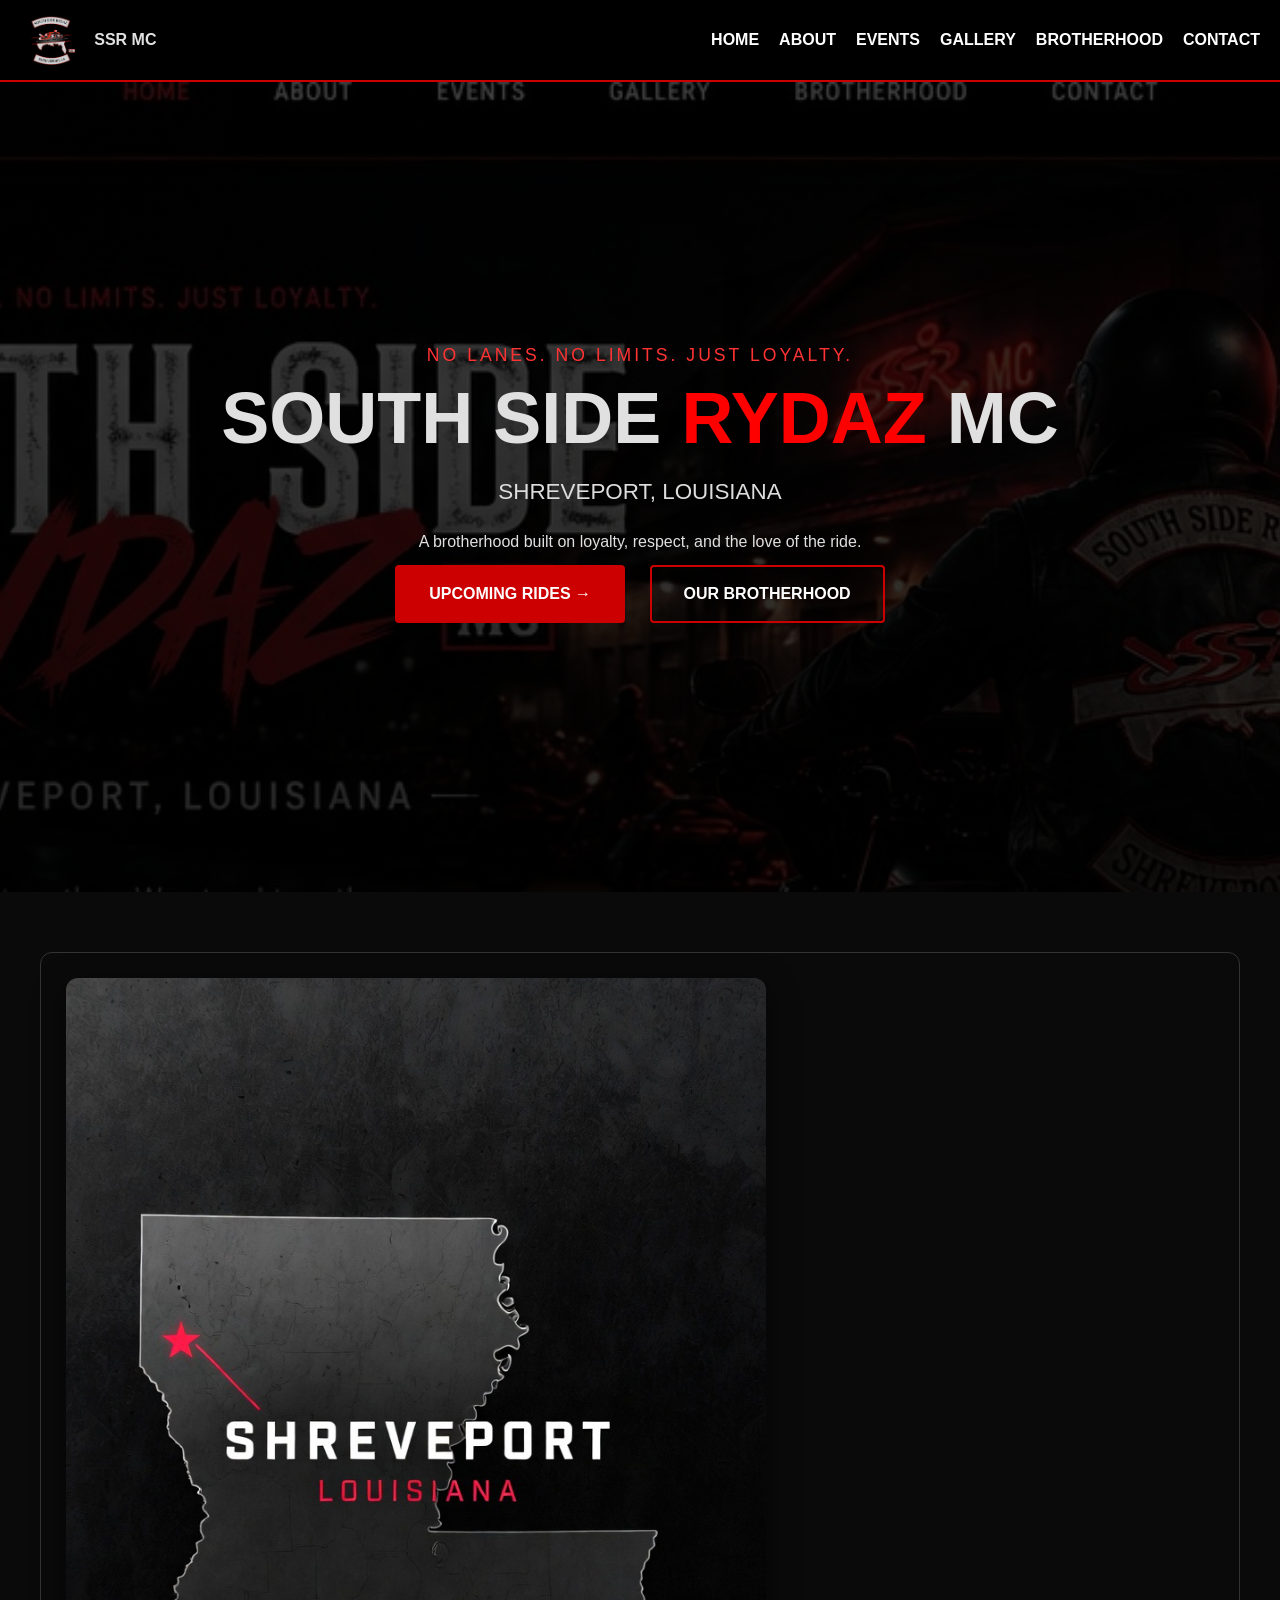
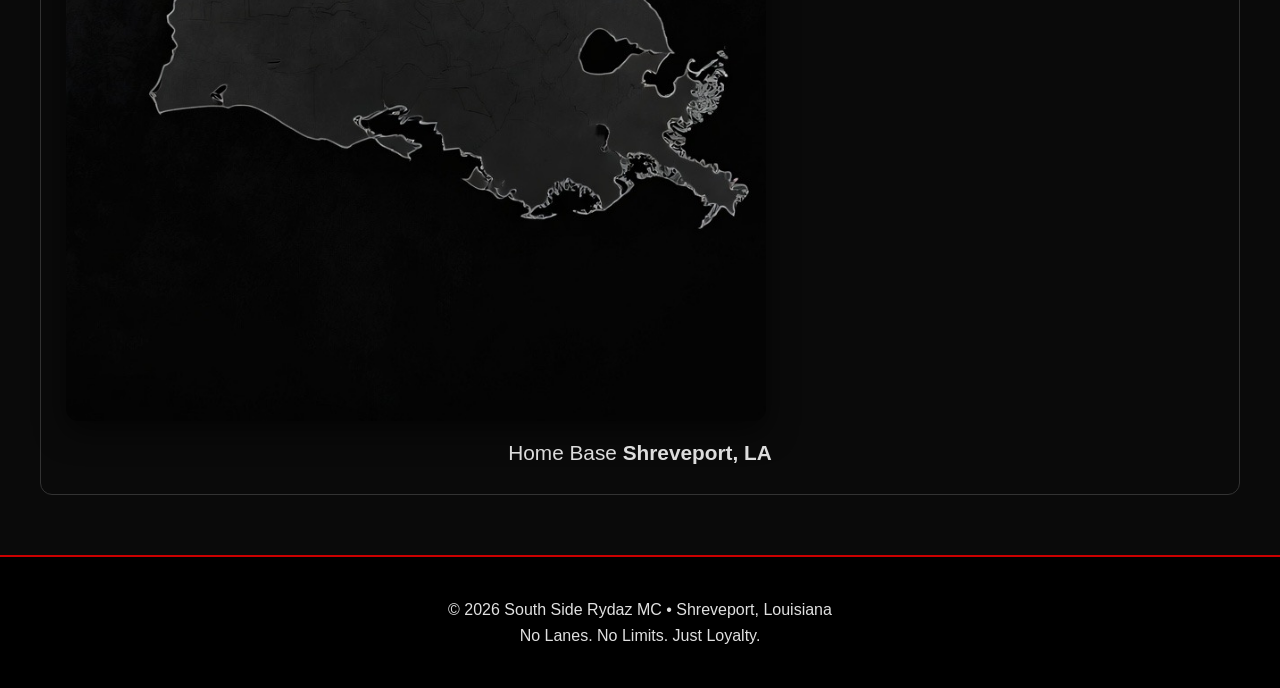
==== commit 76924fc0: "Update index.html" ====
--- a/index.html
+++ b/index.html
@@ -3,25 +3,25 @@
 <head>
     <meta charset="UTF-8">
     <meta name="viewport" content="width=device-width, initial-scale=1.0">
-    <title>South Side Rydaz MC | Shreveport, LA</title>
-    <meta name="description" content="South Side Rydaz MC - No Lanes. No Limits. Just Loyalty. Shreveport, Louisiana Motorcycle Club.">
+    <title>South Side Rydaz MC — Shreveport, Louisiana</title>
+    <meta name="description" content="South Side Rydaz MC - No Lanes. No Limits. Just Loyalty.">
     <link rel="stylesheet" href="style.css">
 </head>
 <body>
 
-    <!-- NAV -->
+    <!-- NAVIGATION -->
     <nav class="site-nav">
         <a class="brand" href="index.html">
-            <img src="patch.jpeg" alt="South Side Rydaz MC">
+            <img src="patch.jpeg" alt="South Side Rydaz MC" style="height: 50px;">
             <span>SSR MC</span>
         </a>
-        <ul class="nav-links">
-            <li><a class="active" href="index.html">HOME</a></li>
-            <li><a href="about.html">ABOUT</a></li>
-            <li><a href="events.html">EVENTS</a></li>
-            <li><a href="gallery.html">GALLERY</a></li>
-            <li><a href="brotherhood.html">BROTHERHOOD</a></li>
-            <li><a href="contact.html">CONTACT</a></li>
+        <ul class="nav-links" style="display: flex; gap: 20px; list-style: none; margin: 0; padding: 0; align-items: center;">
+            <li><a href="index.html" style="color: white; font-weight: bold;">HOME</a></li>
+            <li><a href="about.html" style="color: white;">ABOUT</a></li>
+            <li><a href="events.html" style="color: white;">EVENTS</a></li>
+            <li><a href="gallery.html" style="color: white;">GALLERY</a></li>
+            <li><a href="brotherhood.html" style="color: white;">BROTHERHOOD</a></li>
+            <li><a href="contact.html" style="color: white;">CONTACT</a></li>
         </ul>
     </nav>
 
@@ -29,12 +29,9 @@
     <header class="hero">
         <div class="hero-content">
             <p class="eyebrow">NO LANES. NO LIMITS. JUST LOYALTY.</p>
-            <h1>SOUTH SIDE <span style="color:#ff0000;">RYDAZ</span> <span style="font-size:0.6em; vertical-align:middle;">MC</span></h1>
+            <h1>SOUTH SIDE <span style="color:#ff0000;">RYDAZ</span> MC</h1>
             <p class="location">SHREVEPORT, LOUISIANA</p>
-            <p style="max-width:700px; margin:20px auto; font-size:1.1rem;">
-                We ride together. We stand together.<br>
-                Brotherhood. Loyalty. Respect.
-            </p>
+            <p class="lead">A brotherhood built on loyalty, respect, and the love of the ride.</p>
             <div>
                 <a href="events.html" class="btn red">UPCOMING RIDES →</a>
                 <a href="brotherhood.html" class="btn">OUR BROTHERHOOD</a>
@@ -42,50 +39,17 @@
         </div>
     </header>
 
-    <!-- VALUES -->
-    <section class="values">
-        <div class="section-inner">
-            <div class="value">
-                <h3>BROTHERHOOD</h3>
-                <p>More than a club. It's a way of life.</p>
-            </div>
-            <div class="value">
-                <h3>LOYALTY</h3>
-                <p>We ride for each other. We stand for each other.</p>
-            </div>
-            <div class="value">
-                <h3>RESPECT</h3>
-                <p>Respect the patch. Respect the ride.</p>
-            </div>
-            <div class="value">
-                <h3>NO LIMITS</h3>
-                <p>No lanes. No limits. Just the open road.</p>
-            </div>
-        </div>
-    </section>
-
-    <!-- UPCOMING RIDES -->
-    <section class="section">
-        <div class="section-inner">
-            <h2 style="text-align:center; margin-bottom:40px; font-size:2.5rem;">UPCOMING RIDES</h2>
-            <a href="events.html" class="btn" style="display:block; text-align:center; margin-bottom:40px;">VIEW ALL EVENTS →</a>
-        </div>
-    </section>
-
-    <!-- HOME BASE -->
-    <section class="section" style="background:#111;">
-        <div class="section-inner" style="text-align:center;">
-            <h2>BUILT IN SHREVEPORT</h2>
-            <p style="font-size:1.3rem; margin:20px 0;">ROOTED IN LOYALTY</p>
-            
+    <!-- HOME BASE MAP -->
+    <section class="section alt">
+        <div class="section-inner map-wrap">
             <div class="la-card">
-                <img src="IMG_7775.jpeg" alt="Shreveport Louisiana Map">
+                <img src="IMG_7775.jpeg" alt="Shreveport, LA - South Side Rydaz Home Base" style="width: 100%; height: auto; border-radius: 12px; display: block; box-shadow: 0 10px 30px rgba(0,0,0,0.6);">
                 <div class="map-caption">Home Base <b>Shreveport, LA</b></div>
             </div>
         </div>
     </section>
 
-    <footer style="background:#000; padding:40px 20px; text-align:center;">
+    <footer style="background:#000; padding:40px 20px; text-align:center; border-top: 2px solid #c00;">
         <p>&copy; 2026 South Side Rydaz MC • Shreveport, Louisiana</p>
         <p>No Lanes. No Limits. Just Loyalty.</p>
     </footer>
